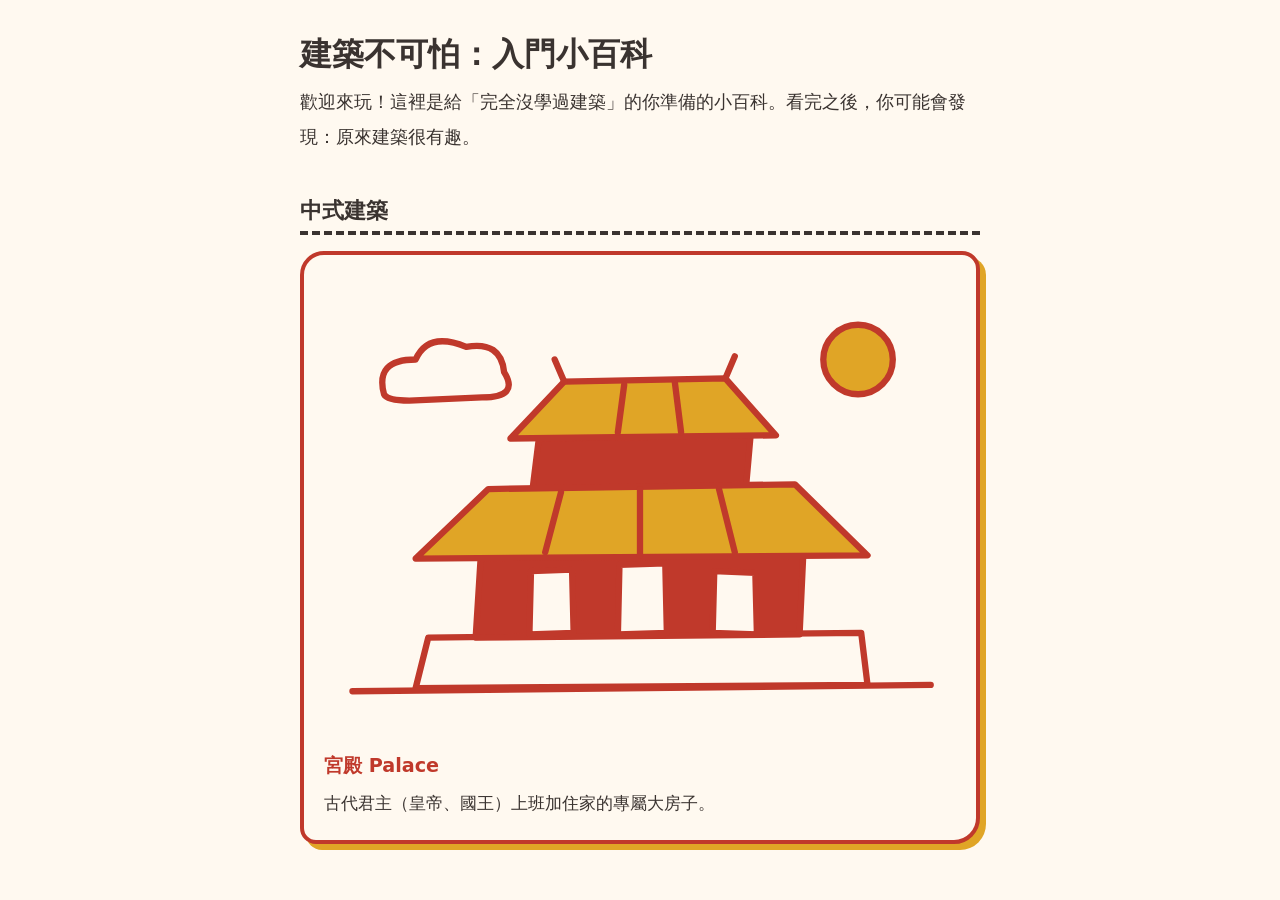
==== index.html @ c43f2e21 "Create index.html" ====
<!DOCTYPE html>
<html lang="zh-Hant">
<head>
  <meta charset="UTF-8">
  <meta name="viewport" content="width=device-width, initial-scale=1">
  <title>建築不可怕：入門小百科</title>
  <link rel="stylesheet" href="css/style.css">
</head>
<body>
  <main>

    <!-- 1. 網站名稱與歡迎語 -->
    <section>
      <h1>建築不可怕：入門小百科</h1>
      <p class="intro">歡迎來玩！這裡是給「完全沒學過建築」的你準備的小百科。看完之後，你可能會發現：原來建築很有趣。</p>
    </section>

    <!-- 2. 大類與分類入口 -->
    <section>
      <h2>中式建築</h2>
      <div class="card-grid">

        <!-- 3. 入口：小插圖＋一句話介紹 -->
        <a class="card theme-palace" href="pages/chinese/palace.html">
          <svg class="hand-drawn" viewBox="0 0 400 300" role="img" aria-labelledby="home-palace-title home-palace-desc">
            <title id="home-palace-title">宮殿手繪插圖</title>
            <desc id="home-palace-desc">一座有兩層屋頂的宮殿，旁邊有小雲朵和太陽。</desc>
            <circle class="fill-accent" cx="338" cy="56" r="22"/>
            <path class="fill-cream" d="M38 78 Q32 56 58 56 Q66 38 90 48 Q112 44 114 64 Q124 80 100 80 L54 82 Q40 82 38 78 Z"/>
            <path class="fill-cream" d="M58 264 L66 232 L340 229 L344 262 Z"/>
            <path class="fill-primary" d="M96 232 L100 168 L304 165 L301 230 Z"/>
            <path class="fill-primary" d="M132 138 L136 106 L270 104 L267 138 Z"/>
            <path class="fill-accent" d="M58 182 L104 138 L298 135 L344 180 Z"/>
            <path class="fill-accent" d="M118 106 L152 70 L254 68 L286 104 Z"/>
            <path d="M152 70 L146 56"/>
            <path d="M254 68 L260 54"/>
            <path d="M150 140 L140 178"/>
            <path d="M200 138 L200 180"/>
            <path d="M250 138 L260 178"/>
            <path d="M190 72 L186 102"/>
            <path d="M222 70 L226 102"/>
            <path class="fill-cream" d="M130 230 L131 190 L157 189 L158 229 Z"/>
            <path class="fill-cream" d="M186 230 L187 186 L216 185 L217 229 Z"/>
            <path class="fill-cream" d="M246 229 L247 190 L273 191 L274 230 Z"/>
            <path d="M18 266 L384 262"/>
          </svg>
          <h3>宮殿 Palace</h3>
          <p>古代君主（皇帝、國王）上班加住家的專屬大房子。</p>
        </a>

      </div>
    </section>

  </main>
</body>
</html>
---- css/style.css ----
/* ===== 共用底色 ===== */
:root {
  --bg: #FFF9F0;   /* 米白 */
  --text: #3A3330; /* 深棕灰 */
}

/* ===== 分類主題色（新增分類時，只能在這裡新增一個區塊）===== */
.theme-palace {
  --primary: #C0392B; /* 朱紅 */
  --accent: #E0A526;  /* 金 */
}
.theme-temple {
  --primary: #E07A2F; /* 暖橘 */
  --accent: #8B5A2B;  /* 棕 */
}
.theme-garden {
  --primary: #4F9D69; /* 綠 */
  --accent: #A8D5BA;  /* 淺綠 */
}
.theme-baroque {
  --primary: #8E2C48; /* 酒紅 */
  --accent: #D4A94A;  /* 金 */
}
.theme-gothic {
  --primary: #5B5F9E; /* 藍紫 */
  --accent: #9AA3B5;  /* 灰藍 */
}

/* ===== 基本設定 ===== */
* {
  box-sizing: border-box;
}

body {
  margin: 0;
  background: var(--bg);
  color: var(--text);
  font-family: "Yuanti TC", "Hiragino Maru Gothic ProN", "PingFang TC",
    "Microsoft JhengHei", system-ui, sans-serif;
  font-size: 1.05rem;
  line-height: 1.9;
}

main {
  max-width: 720px;
  margin: 0 auto;
  padding: 2rem 1.25rem 3rem;
}

/* ===== 標題 ===== */
h1,
h2,
h3 {
  color: var(--primary, var(--text));
  line-height: 1.4;
}

h1 {
  margin: 0 0 0.5rem;
  font-size: 2rem;
}

h2 {
  margin: 0 0 1rem;
  padding-bottom: 0.3rem;
  font-size: 1.4rem;
  border-bottom: 4px dashed var(--accent, var(--text));
}

h3 {
  margin: 0.5rem 0;
  font-size: 1.2rem;
}

p {
  margin: 0 0 1rem;
}

.intro {
  font-size: 1.15rem;
}

section + section {
  margin-top: 2.5rem;
}

/* ===== 連結與按鈕 ===== */
a {
  color: var(--primary, var(--text));
}

.button {
  display: inline-block;
  padding: 0.5rem 1.4rem;
  background: var(--primary, var(--text));
  color: var(--bg);
  text-decoration: none;
  border-radius: 999px;
  box-shadow: 3px 3px 0 var(--accent, var(--text));
}

/* ===== 清單 ===== */
ul {
  padding-left: 1.3rem;
}

li {
  margin-bottom: 0.8rem;
}

/* ===== 插圖 ===== */
figure {
  margin: 1.5rem 0;
}

figure svg,
.card svg {
  display: block;
  width: 100%;
  height: auto;
}

figure svg {
  max-width: 400px;
  margin: 0 auto;
}

/* 手繪風 SVG：線條與填色一律吃主題變數 */
.hand-drawn {
  fill: none;
  stroke: var(--primary);
  stroke-width: 4;
  stroke-linecap: round;
  stroke-linejoin: round;
}

.fill-primary {
  fill: var(--primary);
}

.fill-accent {
  fill: var(--accent);
}

.fill-cream {
  fill: var(--bg);
}

/* ===== 首頁入口卡片 ===== */
.card-grid {
  display: grid;
  grid-template-columns: repeat(auto-fit, minmax(240px, 1fr));
  gap: 1.5rem;
}

.card {
  display: block;
  padding: 1rem 1.25rem 1.25rem;
  color: var(--text);
  text-decoration: none;
  background: var(--bg);
  border: 4px solid var(--primary);
  border-radius: 24px 18px 26px 16px;
  box-shadow: 6px 6px 0 var(--accent);
}

.card:hover,
.card:focus {
  transform: translate(2px, 2px);
  box-shadow: 4px 4px 0 var(--accent);
}

.card p {
  margin: 0;
}

/* ===== 參考資料 ===== */
.references {
  font-size: 0.95rem;
}

.references a {
  word-break: break-all;
}

/* ===== 手機版微調 ===== */
@media (max-width: 480px) {
  h1 {
    font-size: 1.6rem;
  }

  main {
    padding: 1.5rem 1rem 2.5rem;
  }
}
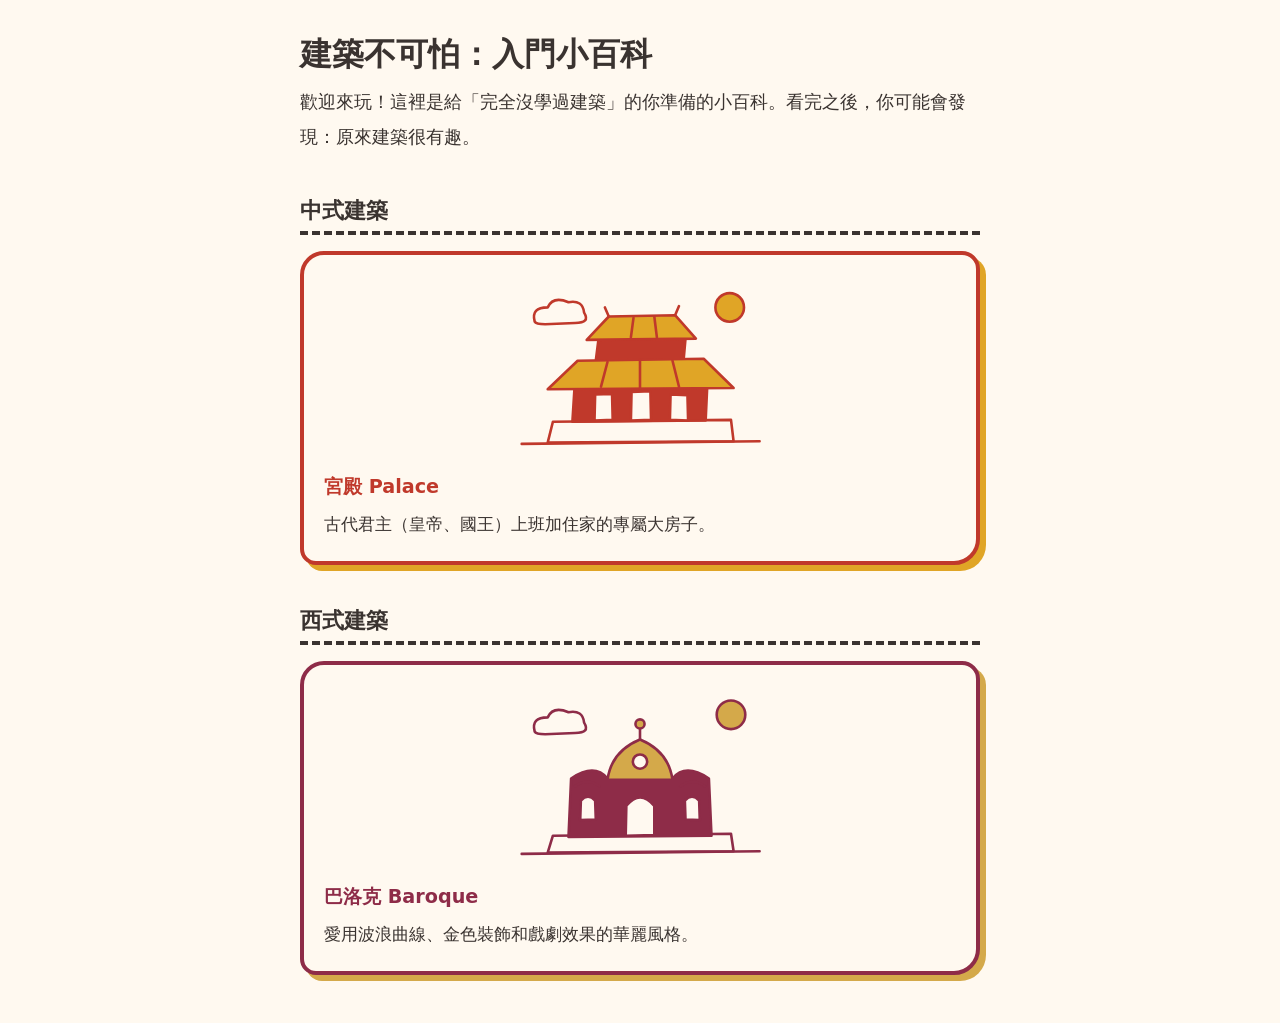
==== commit 8fd2e0c5: "Update index.html" ====
--- a/index.html
+++ b/index.html
@@ -50,7 +50,35 @@
 
       </div>
     </section>
+    <section>
+      <h2>西式建築</h2>
+      <div class="card-grid">
 
+        <a class="card theme-baroque" href="pages/western/baroque.html">
+          <svg class="hand-drawn" viewBox="0 0 400 300" role="img" aria-labelledby="home-baroque-title home-baroque-desc">
+            <title id="home-baroque-title">巴洛克手繪插圖</title>
+            <desc id="home-baroque-desc">一座屋頂線條像波浪一樣起伏的酒紅色教堂正面，中間有金色弧形山牆和圓窗，下方是拱形大門，旁邊有小雲朵和太陽。</desc>
+            <circle class="fill-accent" cx="340" cy="52" r="22"/>
+            <path class="fill-cream" d="M38 78 Q32 56 58 56 Q66 38 90 48 Q112 44 114 64 Q124 80 100 80 L54 82 Q40 82 38 78 Z"/>
+            <path class="fill-cream" d="M58 264 L66 238 L340 235 L344 262 Z"/>
+            <path class="fill-primary" d="M90 240 L94 150 Q130 126 150 150 Q200 110 250 150 Q270 126 306 150 L310 238 Z"/>
+            <path class="fill-accent" d="M150 152 Q156 108 200 90 Q244 108 250 152 Z"/>
+            <path d="M200 90 L200 72"/>
+            <circle class="fill-accent" cx="200" cy="66" r="7"/>
+            <circle class="fill-cream" cx="200" cy="124" r="11"/>
+            <path d="M100 162 Q118 148 138 162"/>
+            <path d="M262 162 Q282 148 300 162"/>
+            <path class="fill-cream" d="M108 214 L109 184 Q120 172 131 184 L132 213 Z"/>
+            <path class="fill-cream" d="M270 213 L269 184 Q280 172 291 184 L292 214 Z"/>
+            <path class="fill-cream" d="M178 238 L179 192 Q200 166 222 192 L222 237 Z"/>
+            <path d="M18 266 L384 262"/>
+          </svg>
+          <h3>巴洛克 Baroque</h3>
+          <p>愛用波浪曲線、金色裝飾和戲劇效果的華麗風格。</p>
+        </a>
+
+      </div>
+    </section>
   </main>
 </body>
 </html>
--- a/css/style.css
+++ b/css/style.css
@@ -122,6 +122,11 @@
 
 figure svg {
   max-width: 400px;
+  margin: 0 auto;
+}
+
+.card svg {
+  max-width: 260px;
   margin: 0 auto;
 }
 
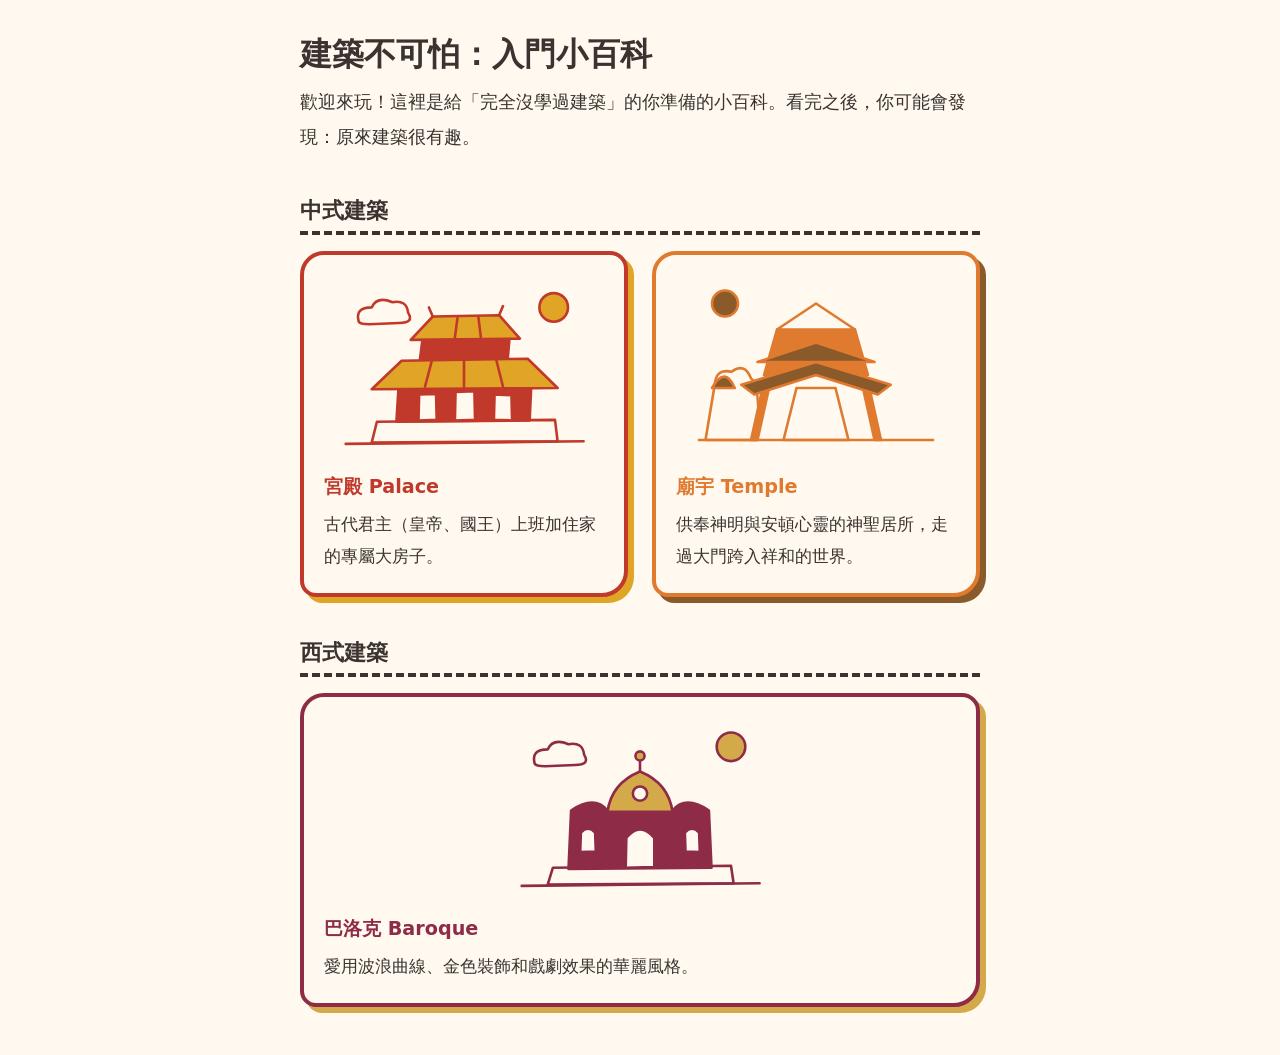
==== commit 8fa6a16e: "Update index.html" ====
--- a/index.html
+++ b/index.html
@@ -47,6 +47,26 @@
           <h3>宮殿 Palace</h3>
           <p>古代君主（皇帝、國王）上班加住家的專屬大房子。</p>
         </a>
+       
+        <a class="card theme-temple" href="pages/chinese/temple.html">
+          <svg class="hand-drawn" viewBox="0 0 400 300" role="img" aria-labelledby="home-temple-title home-temple-desc">
+            <title id="home-temple-title">廟宇手繪插圖</title>
+            <desc id="home-temple-desc">一座立於中央的山門牌坊與通往後方殿堂的神道，兩旁有神聖的守護樹林與太陽。</desc>
+            <circle class="fill-accent" cx="60" cy="50" r="20"/>
+            <path class="fill-cream" d="M30 260 L45 170 Q48 150 70 155 Q90 140 100 165 Q115 175 110 260 Z"/>
+            <path class="fill-accent" d="M40 180 Q60 145 75 180 Z"/>
+            <path class="fill-primary" d="M120 160 L280 160 L260 90 L140 90 Z"/>
+            <path class="fill-cream" d="M140 90 L200 50 L260 90 Z"/>
+            <path class="fill-cream" d="M150 260 L170 180 L230 180 L250 260 Z"/>
+            <path class="fill-primary" d="M100 260 L120 170 L130 170 L110 260 Z"/>
+            <path class="fill-primary" d="M290 260 L270 170 L280 170 L300 260 Z"/>
+            <path class="fill-accent" d="M85 175 L200 140 L315 175 L295 190 L200 160 L105 190 Z"/>
+            <path class="fill-accent" d="M110 140 L200 110 L290 140 Z"/>
+            <path d="M20 260 L380 260"/>
+          </svg>
+          <h3>廟宇 Temple</h3>
+          <p>供奉神明與安頓心靈的神聖居所，走過大門跨入祥和的世界。</p>
+        </a>
 
       </div>
     </section>
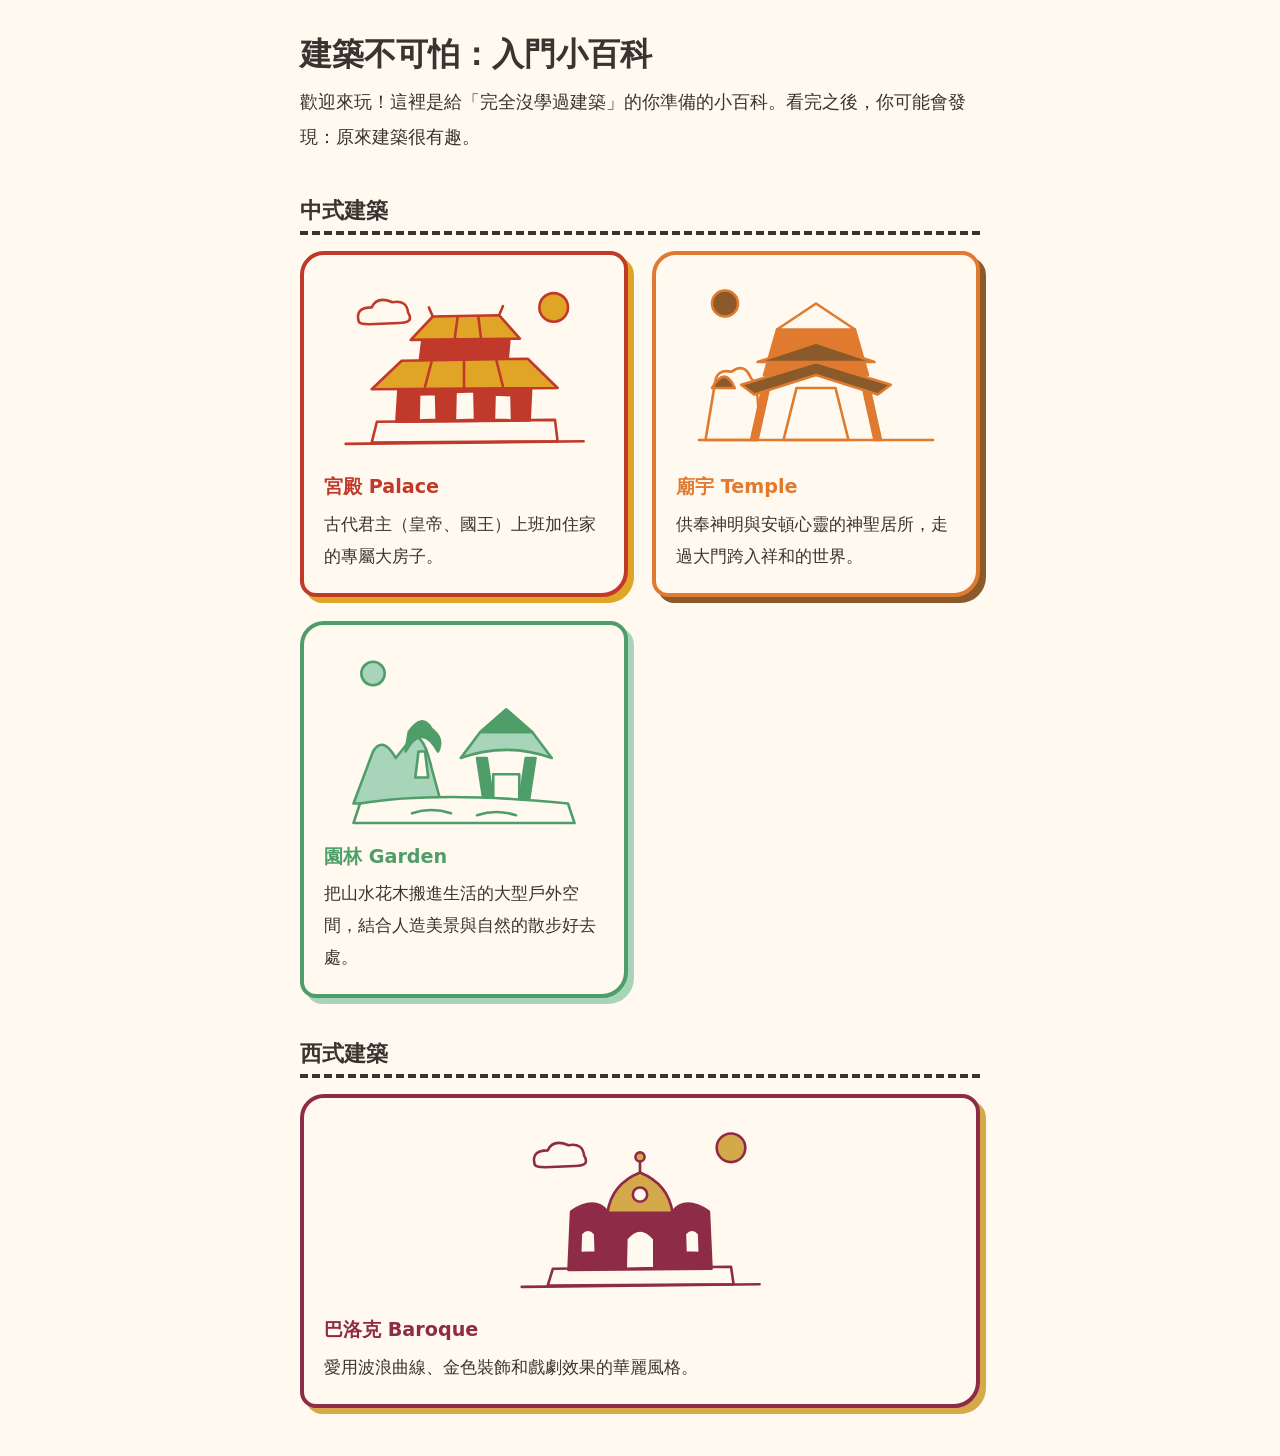
==== commit 11622513: "Update index.html" ====
--- a/index.html
+++ b/index.html
@@ -67,6 +67,27 @@
           <h3>廟宇 Temple</h3>
           <p>供奉神明與安頓心靈的神聖居所，走過大門跨入祥和的世界。</p>
         </a>
+        
+        <a class="card theme-garden" href="pages/chinese/garden.html">
+          <svg class="hand-drawn" viewBox="0 0 400 300" role="img" aria-labelledby="home-garden-title home-garden-desc">
+            <title id="home-garden-title">園林手繪插圖</title>
+            <desc id="home-garden-desc">一座立在池塘邊的小涼亭，旁邊有假山、小樹與蜿蜒步道，上方有小太陽。</desc>
+            <circle class="fill-accent" cx="60" cy="50" r="18"/>
+            <path class="fill-accent" d="M30 250 L60 170 Q75 145 95 180 L115 155 Q135 130 150 195 L165 250 Z"/>
+            <path class="fill-cream" d="M125 210 L130 170 L140 170 L145 210 Z"/>
+            <path class="fill-primary" d="M110 170 Q135 125 160 170 Q170 150 150 135 Q135 110 115 140 Z"/>
+            <path class="fill-primary" d="M220 180 L230 245 L245 245 L235 180 Z"/>
+            <path class="fill-primary" d="M295 180 L285 245 L300 245 L310 180 Z"/>
+            <path class="fill-cream" d="M245 205 L285 205 L285 245 L245 245 Z"/>
+            <path class="fill-accent" d="M195 180 Q265 155 335 180 L305 140 L225 140 Z"/>
+            <path class="fill-primary" d="M225 140 L265 105 L305 140 Z"/>
+            <path class="fill-cream" d="M40 250 Q160 230 360 250 L370 280 L30 280 Z"/>
+            <path d="M120 265 Q150 255 180 265"/>
+            <path d="M220 268 Q250 258 280 268"/>
+          </svg>
+          <h3>園林 Garden</h3>
+          <p>把山水花木搬進生活的大型戶外空間，結合人造美景與自然的散步好去處。</p>
+        </a>
 
       </div>
     </section>
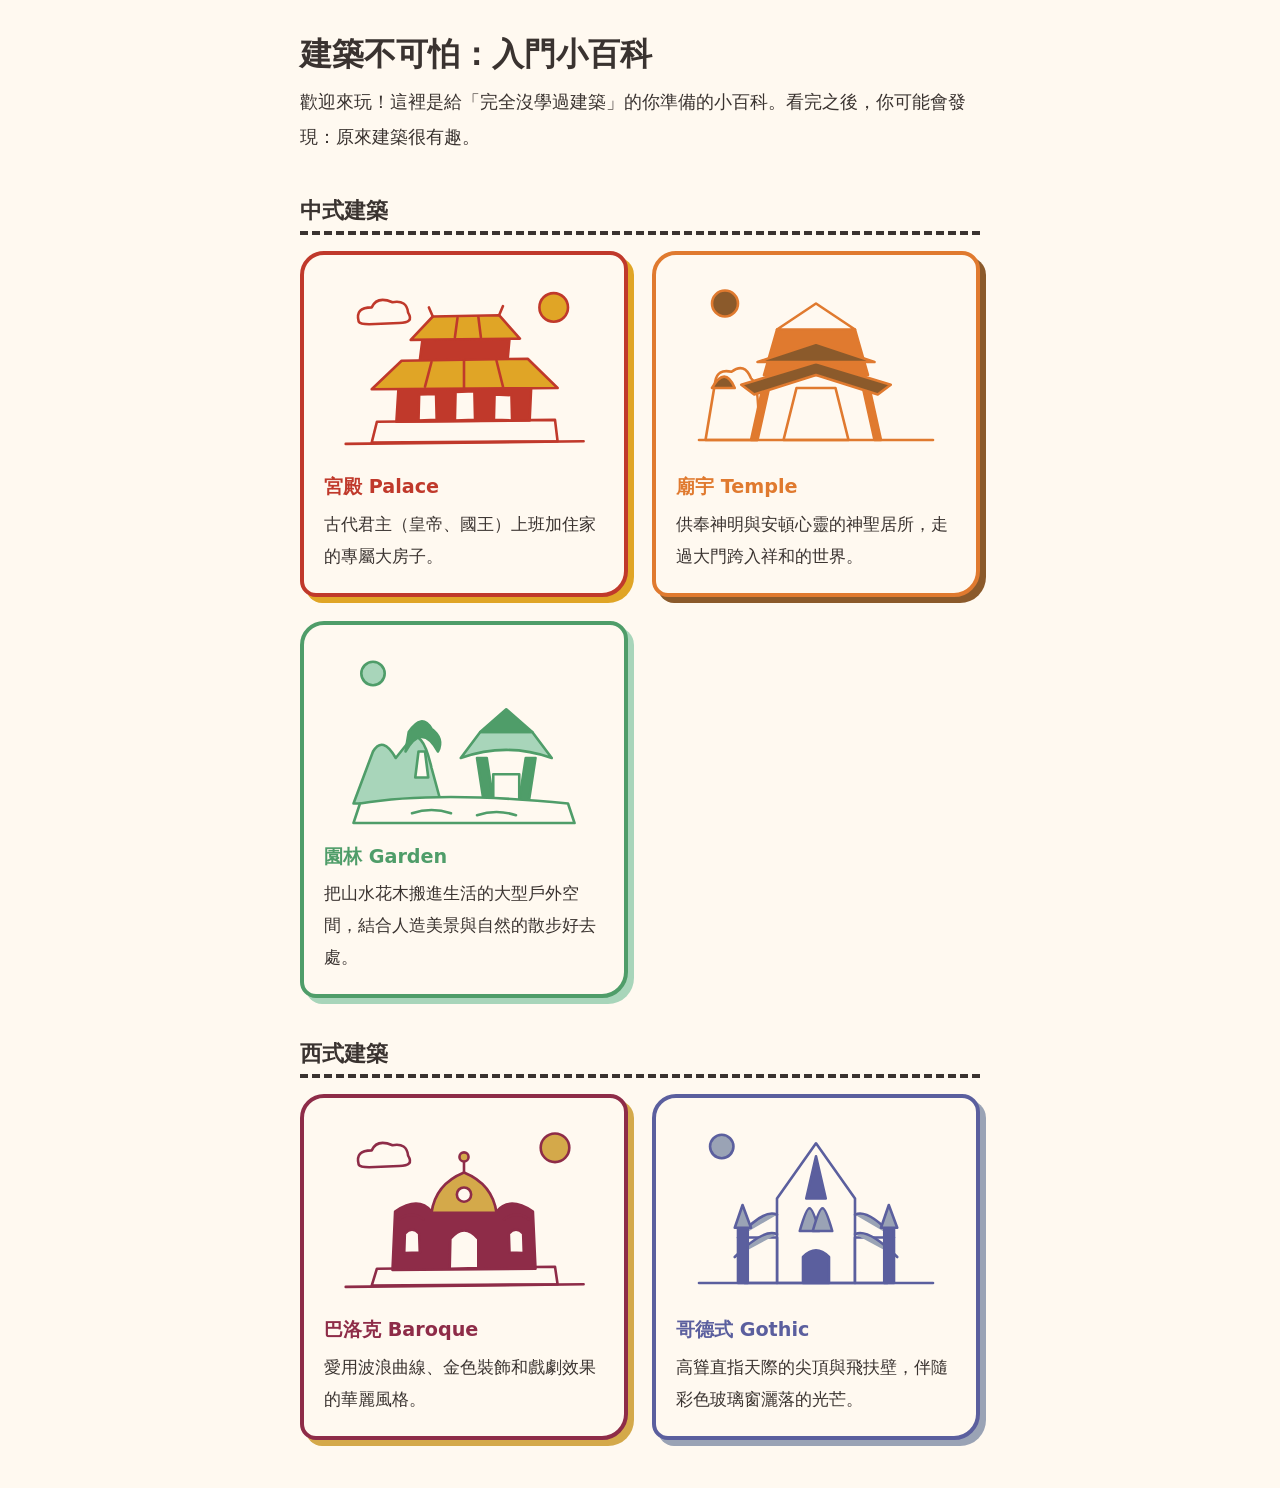
==== commit e56c2e21: "Update index.html" ====
--- a/index.html
+++ b/index.html
@@ -117,7 +117,33 @@
           <h3>巴洛克 Baroque</h3>
           <p>愛用波浪曲線、金色裝飾和戲劇效果的華麗風格。</p>
         </a>
-
+       
+        <a class="card theme-gothic" href="pages/western/gothic.html">
+          <svg class="hand-drawn" viewBox="0 0 400 300" role="img" aria-labelledby="home-gothic-title home-gothic-desc">
+            <title id="home-gothic-title">哥德式建築手繪插圖</title>
+            <desc id="home-gothic-desc">一座高聳尖銳的哥德式大教堂，外側有外露的飛扶壁支撐，牆上開著尖弧形的柳葉窗，天空中有一顆小太陽。</desc>
+            <circle class="fill-accent" cx="55" cy="50" r="18"/>
+            <path class="fill-cream" d="M140 260 L140 130 L200 45 L260 130 L260 260 Z"/>
+            <path class="fill-primary" d="M185 130 L200 65 L215 130 Z"/>
+            <path class="fill-accent" d="M175 180 Q185 145 190 145 Q195 145 205 180 Z"/>
+            <path class="fill-accent" d="M195 180 Q205 145 210 145 Q215 145 225 180 Z"/>
+            <path class="fill-primary" d="M180 260 L180 220 Q200 200 220 220 L220 260 Z"/>
+            <path class="fill-cream" d="M90 260 L90 190 L140 190 L140 260 Z"/>
+            <path class="fill-accent" d="M80 190 Q120 145 140 155"/>
+            <path class="fill-accent" d="M75 220 Q120 175 140 185"/>
+            <path class="fill-primary" d="M80 260 L80 175 L95 175 L95 260 Z"/>
+            <path class="fill-accent" d="M75 175 L87 140 L100 175 Z"/>
+            <path class="fill-cream" d="M260 260 L260 190 L310 190 L310 260 Z"/>
+            <path class="fill-accent" d="M320 190 Q280 145 260 155"/>
+            <path class="fill-accent" d="M325 220 Q280 175 260 185"/>
+            <path class="fill-primary" d="M305 260 L305 175 L320 175 L320 260 Z"/>
+            <path class="fill-accent" d="M300 175 L312 140 L325 175 Z"/>
+            <path d="M20 260 L380 260"/>
+          </svg>
+          <h3>哥德式 Gothic</h3>
+          <p>高聳直指天際的尖頂與飛扶壁，伴隨彩色玻璃窗灑落的光芒。</p>
+        </a>
+        
       </div>
     </section>
   </main>
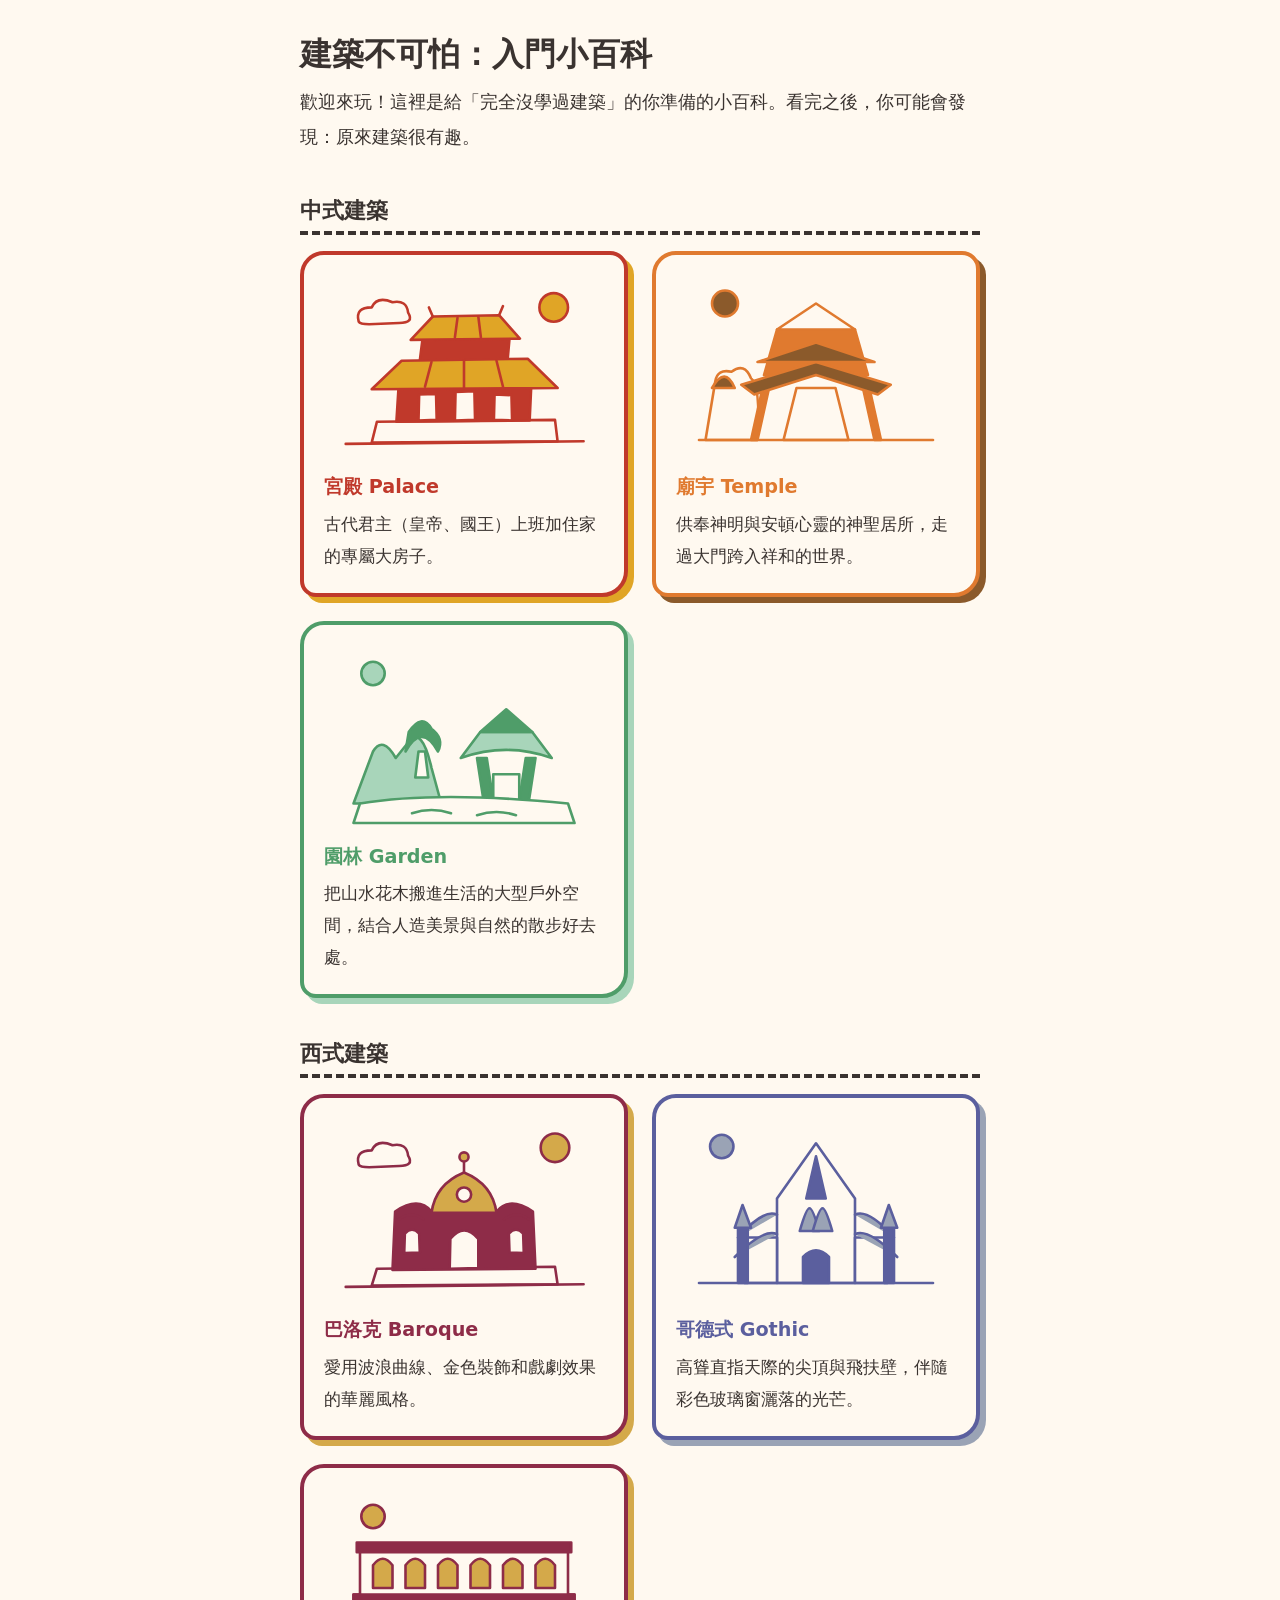
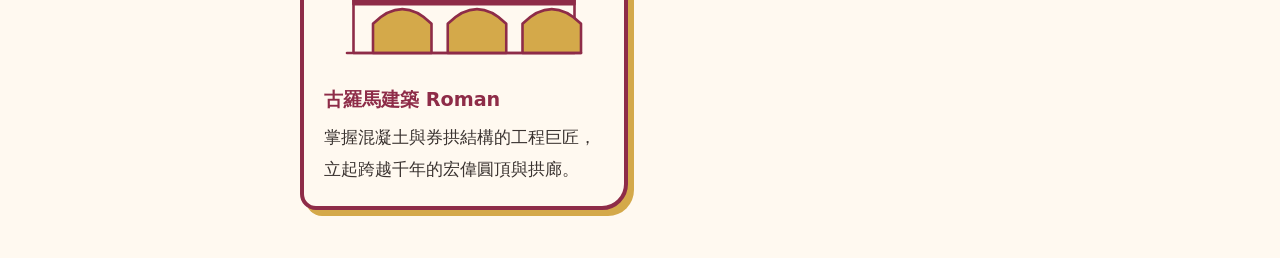
==== commit 3cced851: "Update index.html" ====
--- a/index.html
+++ b/index.html
@@ -144,6 +144,30 @@
           <p>高聳直指天際的尖頂與飛扶壁，伴隨彩色玻璃窗灑落的光芒。</p>
         </a>
         
+        <a class="card theme-baroque" href="pages/western/roman.html">
+          <svg class="hand-drawn" viewBox="0 0 400 300" role="img" aria-labelledby="home-roman-title home-roman-desc">
+            <title id="home-roman-title">古羅馬建築手繪插圖</title>
+            <desc id="home-roman-desc">一座連續圓弧拱門的水道橋與雄偉城門，天空有一顆小太陽，呈現古羅馬招牌的券拱工藝。</desc>
+            <circle class="fill-accent" cx="60" cy="50" r="18"/>
+            <path class="fill-cream" d="M30 260 L30 170 L370 170 L370 260 Z"/>
+            <path class="fill-primary" d="M30 170 L370 170 L370 185 L30 185 Z"/>
+            <path class="fill-accent" d="M60 260 L60 215 Q105 170 150 215 L150 260 Z"/>
+            <path class="fill-accent" d="M175 260 L175 215 Q220 170 265 215 L265 260 Z"/>
+            <path class="fill-accent" d="M290 260 L290 215 Q335 170 380 215 L380 260 Z"/>
+            <path class="fill-cream" d="M40 170 L40 100 L360 100 L360 170 Z"/>
+            <path class="fill-primary" d="M35 90 L365 90 L365 105 L35 105 Z"/>
+            <path class="fill-accent" d="M60 160 L60 125 Q75 105 90 125 L90 160 Z"/>
+            <path class="fill-accent" d="M110 160 L110 125 Q125 105 140 125 L140 160 Z"/>
+            <path class="fill-accent" d="M160 160 L160 125 Q175 105 190 125 L190 160 Z"/>
+            <path class="fill-accent" d="M210 160 L210 125 Q225 105 240 125 L240 160 Z"/>
+            <path class="fill-accent" d="M260 160 L260 125 Q275 105 290 125 L290 160 Z"/>
+            <path class="fill-accent" d="M310 160 L310 125 Q325 105 340 125 L340 160 Z"/>
+            <path d="M20 260 L380 260"/>
+          </svg>
+          <h3>古羅馬建築 Roman</h3>
+          <p>掌握混凝土與券拱結構的工程巨匠，立起跨越千年的宏偉圓頂與拱廊。</p>
+        </a>
+      
       </div>
     </section>
   </main>
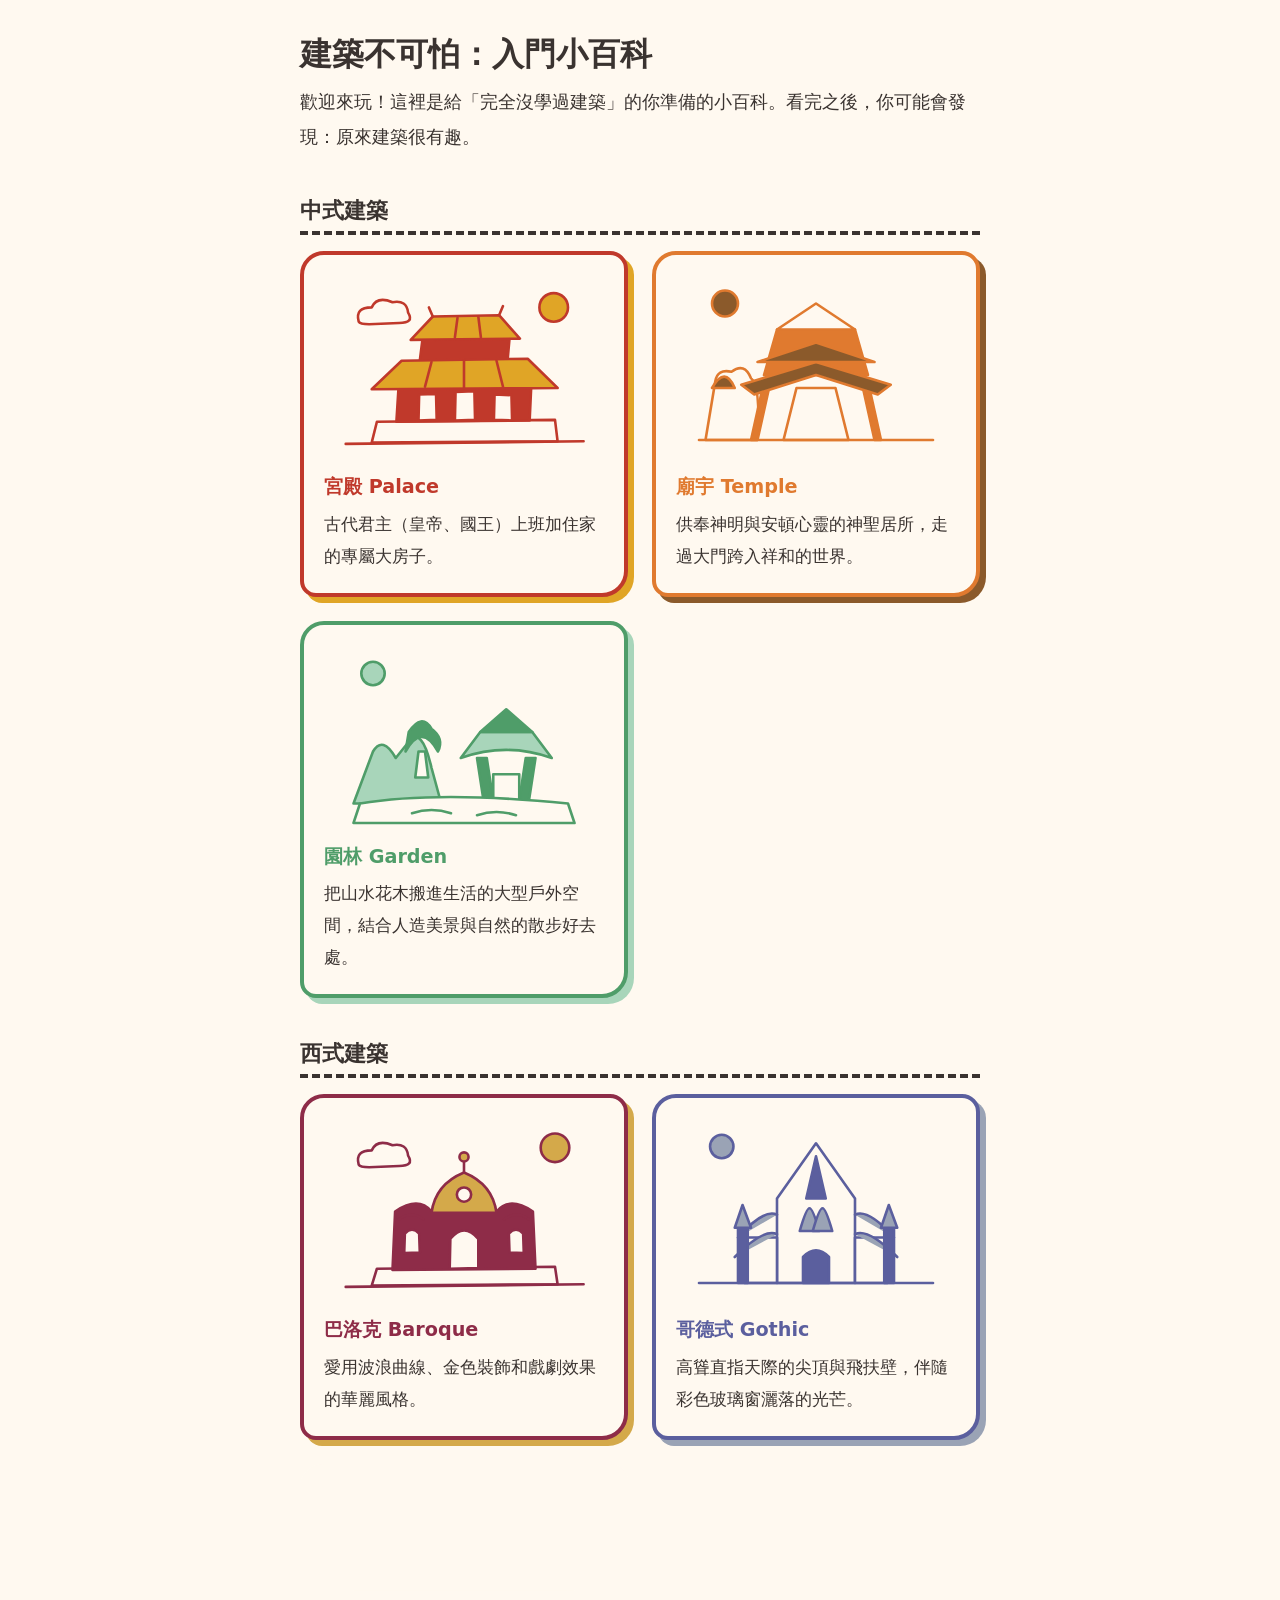
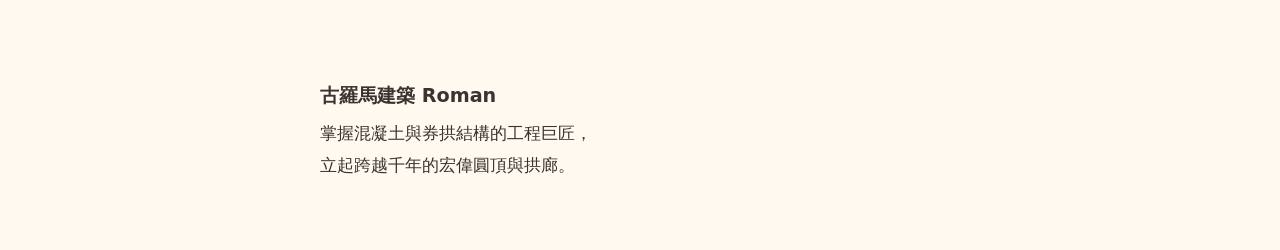
==== commit d4c2c915: "Update index.html" ====
--- a/index.html
+++ b/index.html
@@ -144,7 +144,7 @@
           <p>高聳直指天際的尖頂與飛扶壁，伴隨彩色玻璃窗灑落的光芒。</p>
         </a>
         
-        <a class="card theme-baroque" href="pages/western/roman.html">
+        <a class="card heme-roman" href="pages/western/roman.html">
           <svg class="hand-drawn" viewBox="0 0 400 300" role="img" aria-labelledby="home-roman-title home-roman-desc">
             <title id="home-roman-title">古羅馬建築手繪插圖</title>
             <desc id="home-roman-desc">一座連續圓弧拱門的水道橋與雄偉城門，天空有一顆小太陽，呈現古羅馬招牌的券拱工藝。</desc>
--- a/css/style.css
+++ b/css/style.css
@@ -24,6 +24,10 @@
 .theme-gothic {
   --primary: #5B5F9E; /* 藍紫 */
   --accent: #9AA3B5;  /* 灰藍 */
+}
+.theme-roman {
+  --primary: #2E8B8B; /* 地中海青綠 */
+  --accent: #D9B26F;  /* 砂岩黃 */
 }
 
 /* ===== 基本設定 ===== */
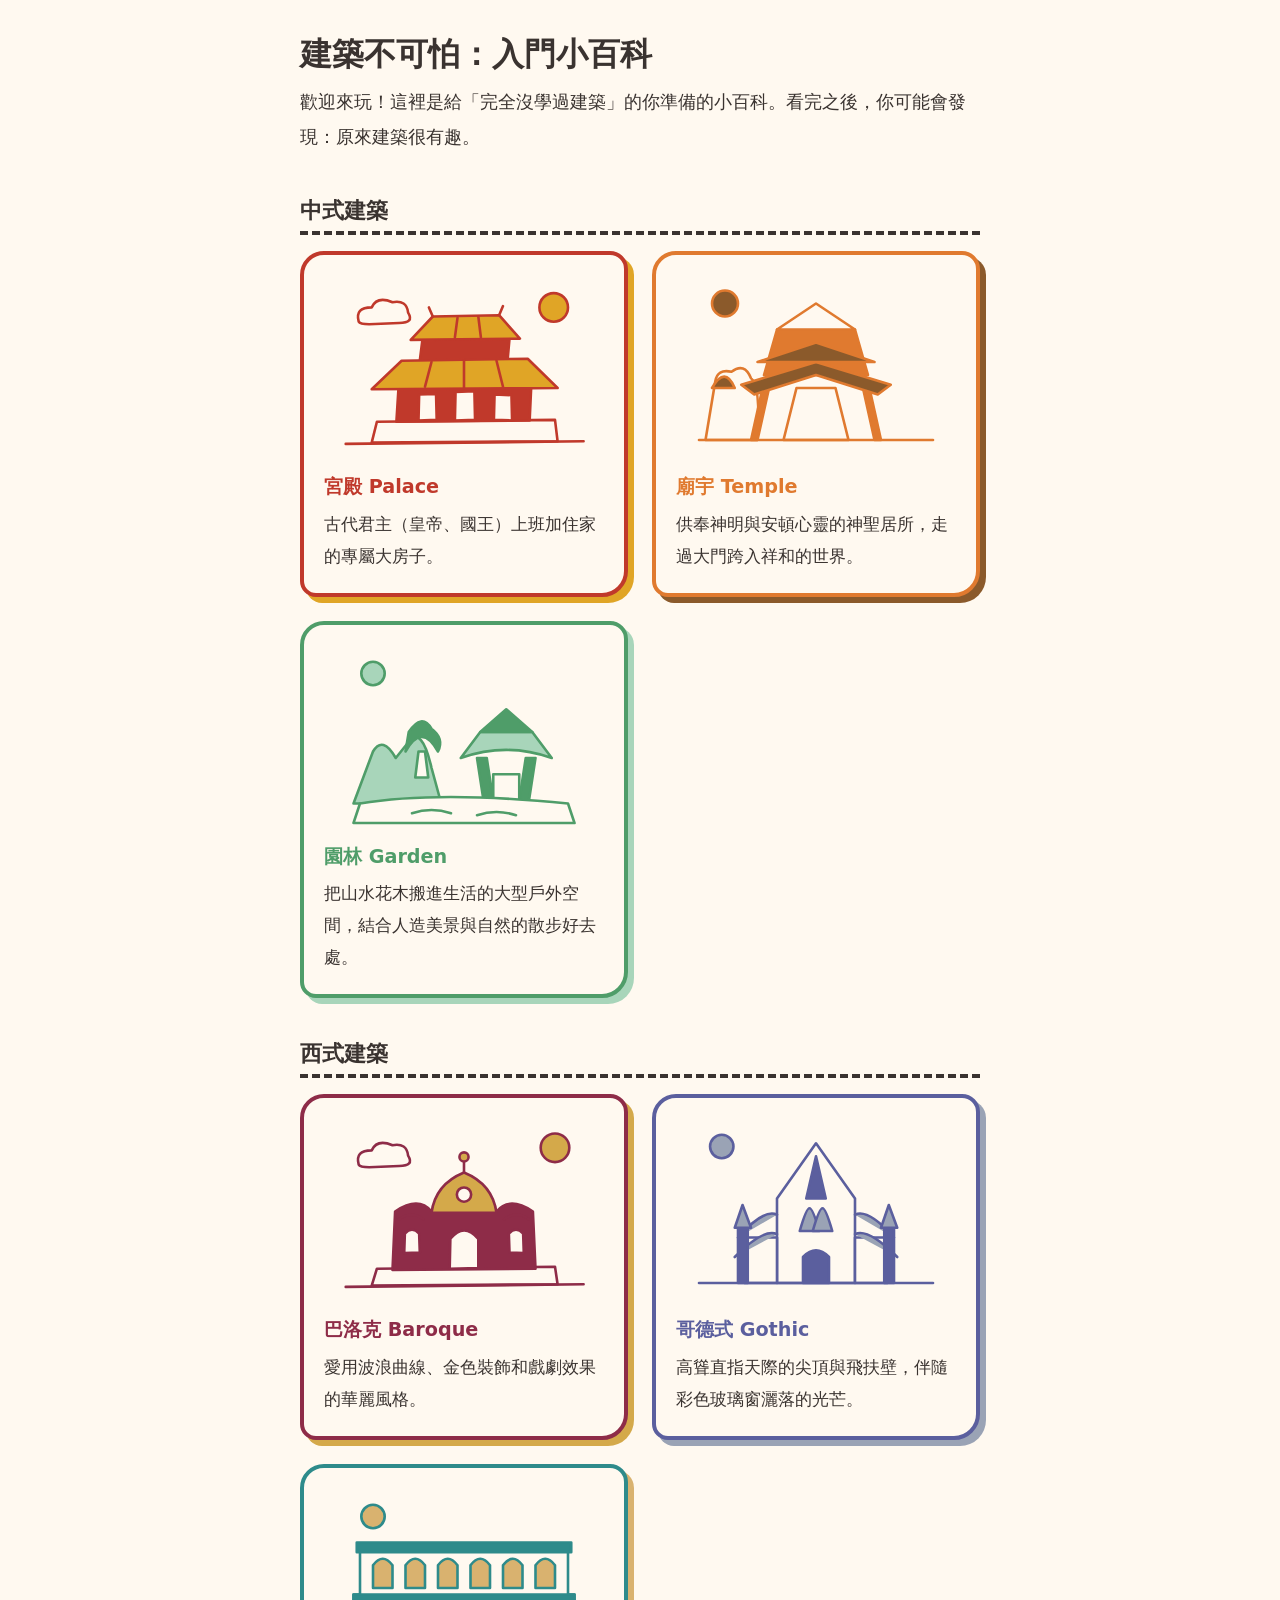
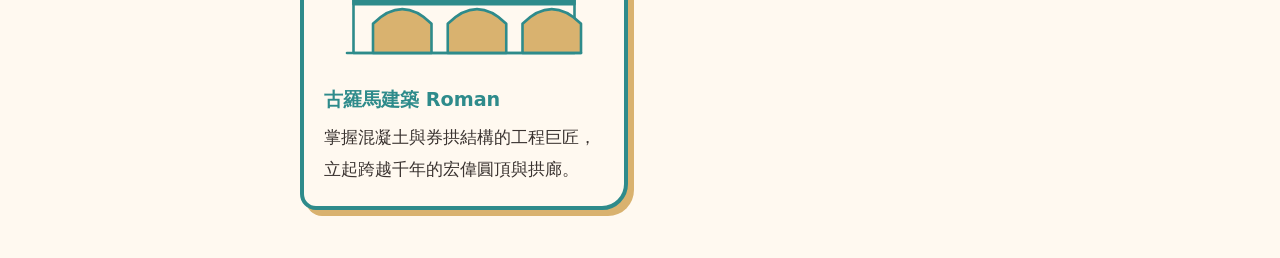
==== commit 0a9dbb8c: "Update index.html" ====
--- a/index.html
+++ b/index.html
@@ -144,7 +144,7 @@
           <p>高聳直指天際的尖頂與飛扶壁，伴隨彩色玻璃窗灑落的光芒。</p>
         </a>
         
-        <a class="card heme-roman" href="pages/western/roman.html">
+        <a class="card theme-roman" href="pages/western/roman.html">
           <svg class="hand-drawn" viewBox="0 0 400 300" role="img" aria-labelledby="home-roman-title home-roman-desc">
             <title id="home-roman-title">古羅馬建築手繪插圖</title>
             <desc id="home-roman-desc">一座連續圓弧拱門的水道橋與雄偉城門，天空有一顆小太陽，呈現古羅馬招牌的券拱工藝。</desc>
